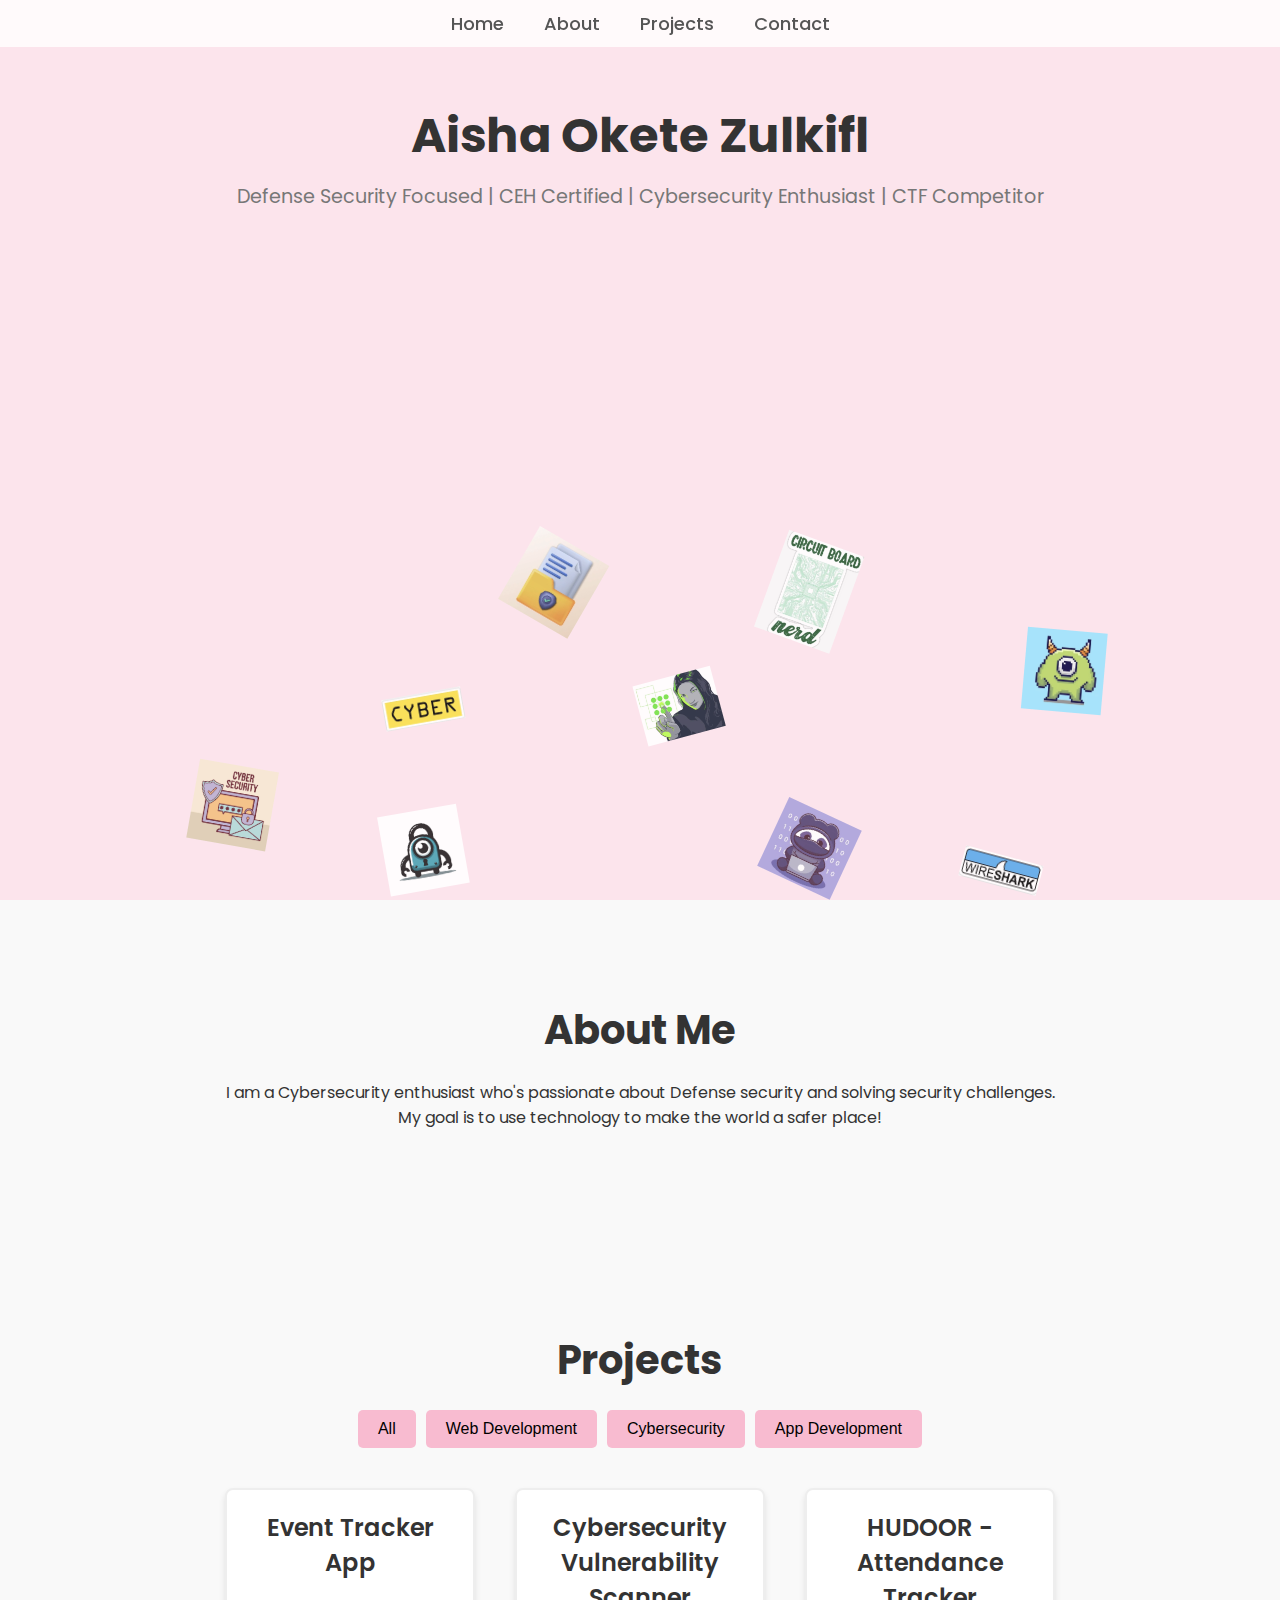
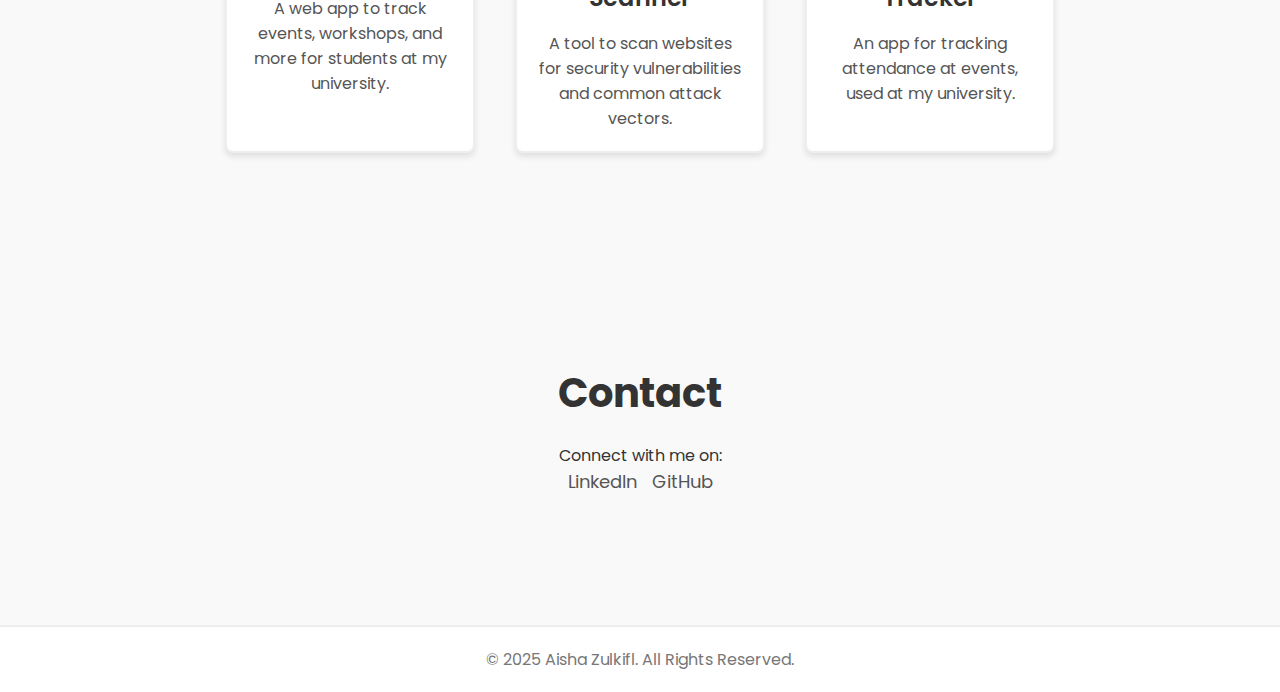
==== index.html @ a03beb6e "Update index.html" ====
<!DOCTYPE html>
<html lang="en">
<head>
    <meta charset="UTF-8">
    <meta name="viewport" content="width=device-width, initial-scale=1.0">
    <meta http-equiv="X-UA-Compatible" content="ie=edge">
    <title>Aisha Zulkifl</title>
    <link href="https://fonts.googleapis.com/css2?family=Poppins:wght@300;400;500&display=swap" rel="stylesheet">
    <link rel="stylesheet" href="style.css">
</head>
<body>

    <!-- Navigation Bar -->
    <nav>
        <ul>
            <li><a href="#home">Home</a></li>
            <li><a href="#about">About</a></li>
            <li><a href="#projects">Projects</a></li>
            <li><a href="#contact">Contact</a></li>
        </ul>
    </nav>

    <!-- Home Section -->
    <section id="home">
        <div class="content">
            <h1>Aisha Okete Zulkifl</h1>
            <p> Defense Security Focused | CEH Certified | Cybersecurity Enthusiast | CTF Competitor </p>
        </div>
    
    <!-- Scattered Images at the Bottom -->
    <div class="sticker sticker1"><img src="Cyber-sticker1.jpg" alt="Sticker 1"></div>
    <div class="sticker sticker2"><img src="Cyber-sticker2.jpg" alt="Sticker 2"></div>
    <div class="sticker sticker3"><img src="Cyber-sticker3.jpg" alt="Sticker 3"></div>
    <div class="sticker sticker4"><img src="Cyber-sticker4.jpg" alt="Sticker 4"></div>
    <div class="sticker sticker5"><img src="Cyber-sticker5.jpg" alt="Sticker 5"></div>
    <div class="sticker sticker6"><img src="Cyber-sticker6.jpg" alt="Sticker 6"></div>
    <div class="sticker sticker7"><img src="Cyber-sticker7.jpg" alt="Sticker 7"></div>
    <div class="sticker sticker8"><img src="Cyber-sticker8.jpg" alt="Sticker 8"></div>
    <div class="sticker sticker10"><img src="Cyber-sticker10.jpg" alt="Sticker 10"></div>
    <!-- Add more sticker divs as needed -->
</section>


    </section>

    <!-- About Section -->
    <section id="about">
        <h2>About Me</h2>
        <p>I am a Cybersecurity enthusiast who's passionate about Defense security and solving security challenges. <br> My goal is to use technology to make the world a safer place!</p>
    </section>

    <!-- Projects Section with Categories -->
    <section id="projects">
        <h2>Projects</h2>

        <!-- Project Categories -->
        <div class="categories">
            <button class="category-btn" onclick="filterProjects('all')">All</button>
            <button class="category-btn" onclick="filterProjects('web')">Web Development</button>
            <button class="category-btn" onclick="filterProjects('cybersecurity')">Cybersecurity</button>
            <button class="category-btn" onclick="filterProjects('app')">App Development</button>
        </div>

        <!-- Project List -->
        <div class="projects-container">
    

            <!-- Web Development Projects -->
<div class="project web">
    <a href="project1.html">
        <h3>Event Tracker App</h3>
        <p>A web app to track events, workshops, and more for students at my university.</p>
    </a>
</div>


            <!-- Cybersecurity Projects -->
            <div class="project cybersecurity">
                <h3>Cybersecurity Vulnerability Scanner</h3>
                <p>A tool to scan websites for security vulnerabilities and common attack vectors.</p>
            </div>

            <!-- App Development Projects -->
            <div class="project app">
                <h3>HUDOOR - Attendance Tracker</h3>
                <p>An app for tracking attendance at events, used at my university.</p>
            </div>
        </div>
 
    </section>

    <!-- Contact Section -->
    <section id="contact">
        <h2>Contact</h2>
        <p>Connect with me on:</p>
        <ul class="social-links">
            <li><a href="https://www.linkedin.com/in/aisha-zulkifl">LinkedIn</a></li>
            <li><a href="https://github.com/aisha-0ss/aisha-0ss.github.io">GitHub</a></li>
        </ul>
    </section>

    <!-- Footer -->
    <footer>
        <p>&copy; 2025 Aisha Zulkifl. All Rights Reserved.</p>
    </footer>

    <script src="script.js"></script>
</body>
</html>
---- style.css ----
/* General Reset */
* {
  margin: 0;
  padding: 0;
  box-sizing: border-box;
}

body {
  font-family: 'Poppins', sans-serif;
  background-color: #f9f9f9;
  color: #333;
  overflow-x: hidden;
}

nav {
  position: fixed;
  top: 0;
  left: 0;
  width: 100%;
  background-color: rgba(255, 255, 255, 0.8);
  z-index: 100;
  padding: 10px 0;
}

nav ul {
  display: flex;
  justify-content: center;
  list-style: none;
}

nav ul li {
  margin: 0 20px;
}

nav ul li a {
  text-decoration: none;
  color: #555;
  font-weight: 500;
  font-size: 18px;
  transition: color 0.3s ease;
}

nav ul li a:hover {
  color: #e91e63; /* Pink hover effect */
}

section {
  padding: 100px 20px;
  text-align: center;
}

#home {
  background-color: #fce4ec;
  height: 100vh;
}

#home h1 {
  font-size: 3rem;
  margin-bottom: 10px;
}

#home p {
  font-size: 1.2rem;
  color: #777;
}





/* Home Section */
#home {
  background-color: #fce4ec;
  height: 100vh;
  position: relative; /* Allow absolute positioning of stickers */
  overflow: hidden; /* Hide any part of the images that go outside the section */
}

#home .content {
  text-align: center;
  position: relative;
  z-index: 2; /* Keep the text content on top */
}

/* Sticker Styling */
.sticker {
  position: absolute; /* Position them freely within the section */
  z-index: 1; /* Ensure stickers are behind the text */
}

.sticker img {
  width: 80px; /* Size of each sticker */
  height: auto;
  opacity: 0.9;
  transition: transform 0.3s ease;
}

/* Random positioning for stickers at the bottom */
.sticker1 {
  top: 85%;
  left: 15%;
  transform: rotate(10deg);
}

.sticker2 {
  top: 90%;
  left: 30%;
  transform: rotate(-10deg);
}

.sticker3 {
  top: 95%;
  left: 75%;
  transform: rotate(15deg);
}

.sticker4 {
    top: 77%;
    left: 30%;
    transform: rotate(-10deg);
}


.sticker5 {
  top: 60%;
  left: 60%;
  transform: rotate(20deg);
}

.sticker6 {
  top: 70%;
  left: 80%;
  transform: rotate(5deg);
}

.sticker7 {
  top: 75%;
  left: 50%; /* Move it further right */
  transform: rotate(-15deg);
}

.sticker8 {
  top: 60%;
  left: 40%;
  transform: rotate(30deg);
}

.sticker9 {
  top: 80%;
  left: 55%;
  transform: rotate(-25deg);
}

.sticker10 {
  top: 90%;
  left: 60%; /* Move it further right */
  transform: rotate(25deg);
}



/* Add hover effect on stickers */
.sticker img:hover {
  transform: scale(1.1) rotate(10deg); /* Make them grow and rotate slightly */
}

















section h2 {
  font-size: 2.5rem;
  margin-bottom: 20px;
}

.projects-container {
  display: flex;
  justify-content: center;
  gap: 20px;
  flex-wrap: wrap;
}

.project {
  background-color: #fff;
  border: 2px solid #eee;
  padding: 20px;
  width: 250px;
  box-shadow: 0 5px 15px rgba(0, 0, 0, 0.1);
  transition: transform 0.3s ease, box-shadow 0.3s ease;
}

.project:hover {
  transform: translateY(-10px);
  box-shadow: 0 10px 20px rgba(0, 0, 0, 0.15);
}

.social-links {
  list-style: none;
  display: flex;
  justify-content: center;
  gap: 15px;
}

.social-links li a {
  text-decoration: none;
  color: #555;
  font-size: 18px;
  transition: color 0.3s ease;
}

.social-links li a:hover {
  color: #e91e63;
}

footer {
  text-align: center;
  padding: 20px;
  background-color: #fff;
  margin-top: 30px;
  border-top: 2px solid #eee;
}

footer p {
  color: #777;
}


/* Project Categories */
.categories {
  margin-bottom: 30px;
  display: flex;
  justify-content: center;
  gap: 10px;
}

.category-btn {
  padding: 10px 20px;
  font-size: 16px;
  background-color: #f8bbd0;
  border: none;
  cursor: pointer;
  border-radius: 5px;
  transition: background-color 0.3s ease;
}

.category-btn:hover {
  background-color: #e91e63; /* Pink on hover */
  color: #fff;
}

.projects-container {
  display: flex;
  justify-content: center;
  gap: 20px;
  flex-wrap: wrap;
}

.project {
  background-color: #fff;
  border: 2px solid #eee;
  padding: 20px;
  width: 250px;
  box-shadow: 0 5px 15px rgba(0, 0, 0, 0.1);
  transition: transform 0.3s ease, box-shadow 0.3s ease;
  display: none; /* Initially hide all projects */
}

.project:hover {
  transform: translateY(-10px);
  box-shadow: 0 10px 20px rgba(0, 0, 0, 0.15);
}

.project.web {
  display: block; /* Show all web projects initially */
}

.project.cybersecurity {
  display: block;
}

.project.app {
  display: block;
}

/* General project card styling */
.project {
  background-color: #fff;
  width: 250px;
  padding: 20px;
  margin: 10px;
  border-radius: 8px;
  box-shadow: 0 4px 6px rgba(0, 0, 0, 0.1);
  text-align: center;
  transition: transform 0.3s ease, box-shadow 0.3s ease;
  cursor: pointer;
}

.project a {
  text-decoration: none;
  color: inherit;
}

.project:hover {
  transform: scale(1.05);
  box-shadow: 0 8px 12px rgba(0, 0, 0, 0.2);
}

/* Styling the title inside the project */
.project h3 {
  font-size: 1.5rem;
  margin-bottom: 1rem;
  color: #333;
  font-weight: 600;
  transition: color 0.3s ease;
}

.project h3:hover {
  color: #f39c12; /* Hover effect for the title */
}

/* Styling the description text */
.project p {
  font-size: 1rem;
  color: #555;
  transition: color 0.3s ease;
}

.project p:hover {
  color: #f39c12; /* Hover effect for the description text */
}

/* Add a hover effect to the entire card */
.project:hover h3, .project:hover p {
  color: #f39c12; /* Text turns to orange on hover */
}

/* Responsive Design */
@media (max-width: 768px) {
  .projects-container {
      flex-direction: column;
      align-items: center;
  }

  .project {
      width: 80%;
      margin: 10px 0;
  }
}
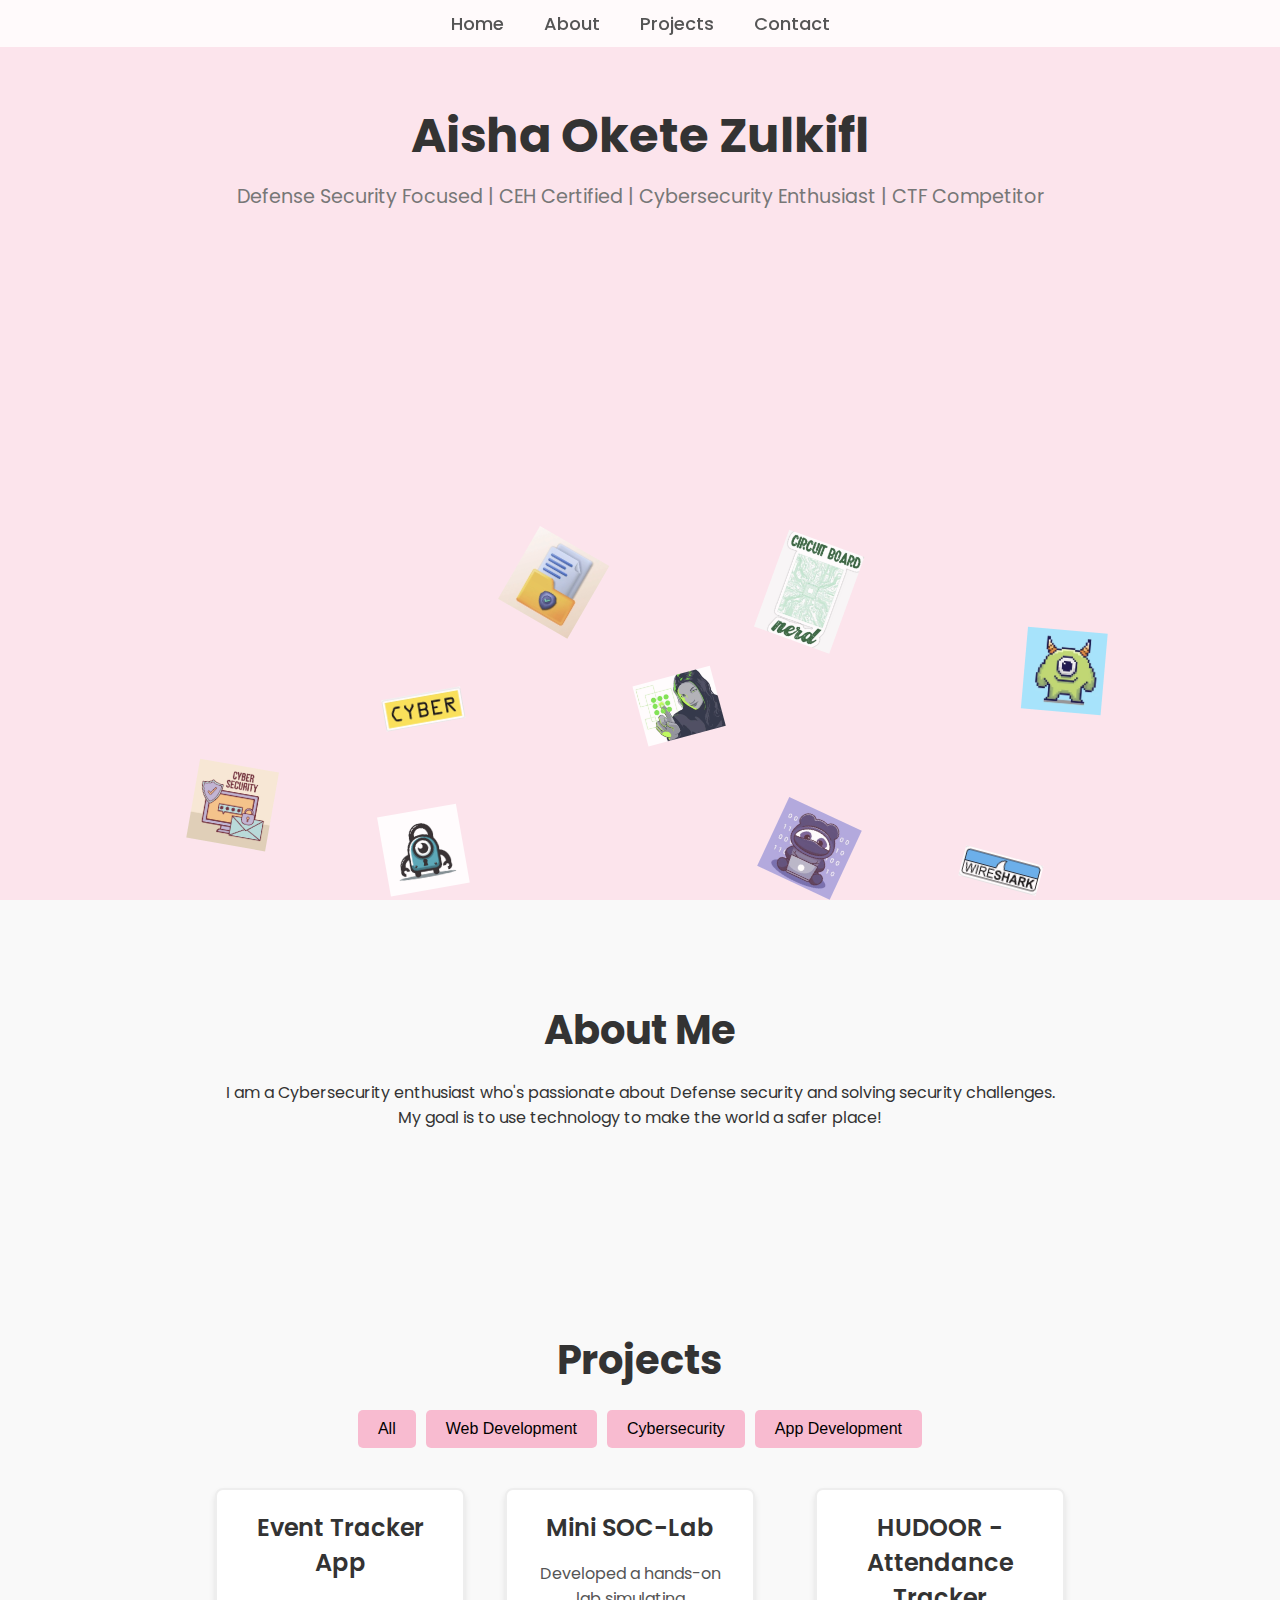
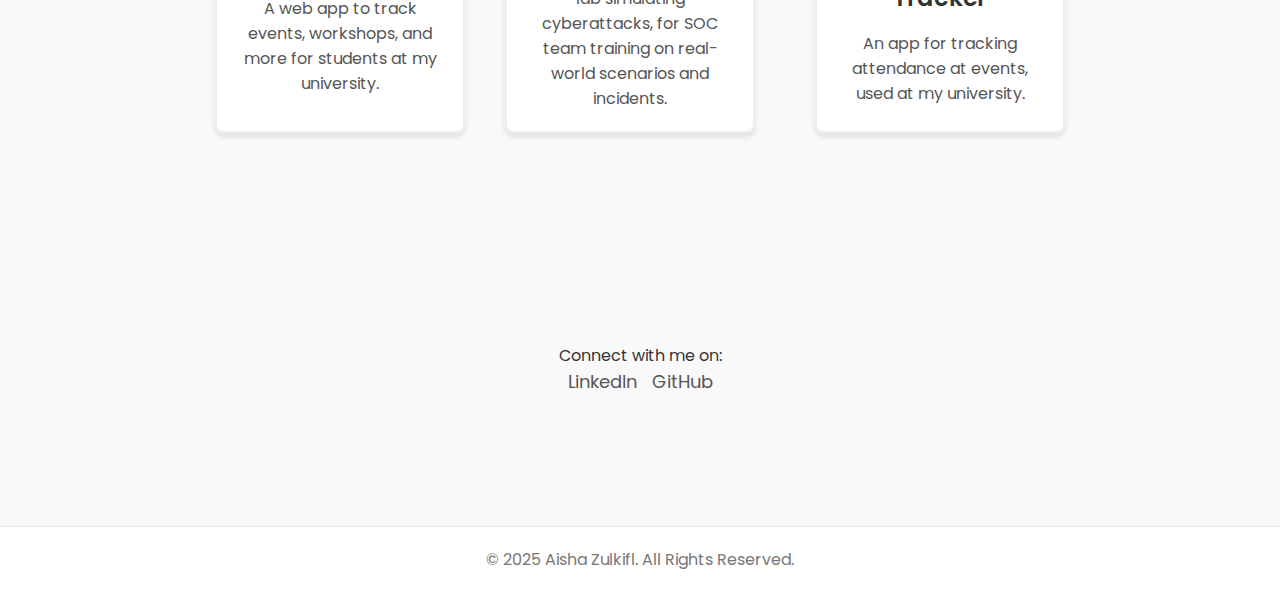
==== commit 0d4ca4e3: "Update index.html" ====
--- a/index.html
+++ b/index.html
@@ -76,12 +76,14 @@
 
             <!-- Cybersecurity Projects -->
             <div class="project cybersecurity">
-                <h3>Cybersecurity Vulnerability Scanner</h3>
-                <p>A tool to scan websites for security vulnerabilities and common attack vectors.</p>
+            <a href="project2.html">
+                <h3>Mini SOC-Lab</h3>
+                <p>Developed a hands-on lab simulating cyberattacks, for SOC team training on real-world scenarios and incidents.</p>
             </div>
 
             <!-- App Development Projects -->
             <div class="project app">
+                <a href="project3.html"></a>
                 <h3>HUDOOR - Attendance Tracker</h3>
                 <p>An app for tracking attendance at events, used at my university.</p>
             </div>
@@ -90,12 +92,11 @@
     </section>
 
     <!-- Contact Section -->
-    <section id="contact">
-        <h2>Contact</h2>
-        <p>Connect with me on:</p>
+<section>
+    <p>Connect with me on:</p>
         <ul class="social-links">
-            <li><a href="https://www.linkedin.com/in/aisha-zulkifl">LinkedIn</a></li>
-            <li><a href="https://github.com/aisha-0ss/aisha-0ss.github.io">GitHub</a></li>
+            <li><a href="https://linkedin.com/in/aisha-zulkifl">LinkedIn</a></li>
+            <li><a href="https://github.com/aisha-0ss">GitHub</a></li>
         </ul>
     </section>
 
@@ -107,3 +108,4 @@
     <script src="script.js"></script>
 </body>
 </html>
+
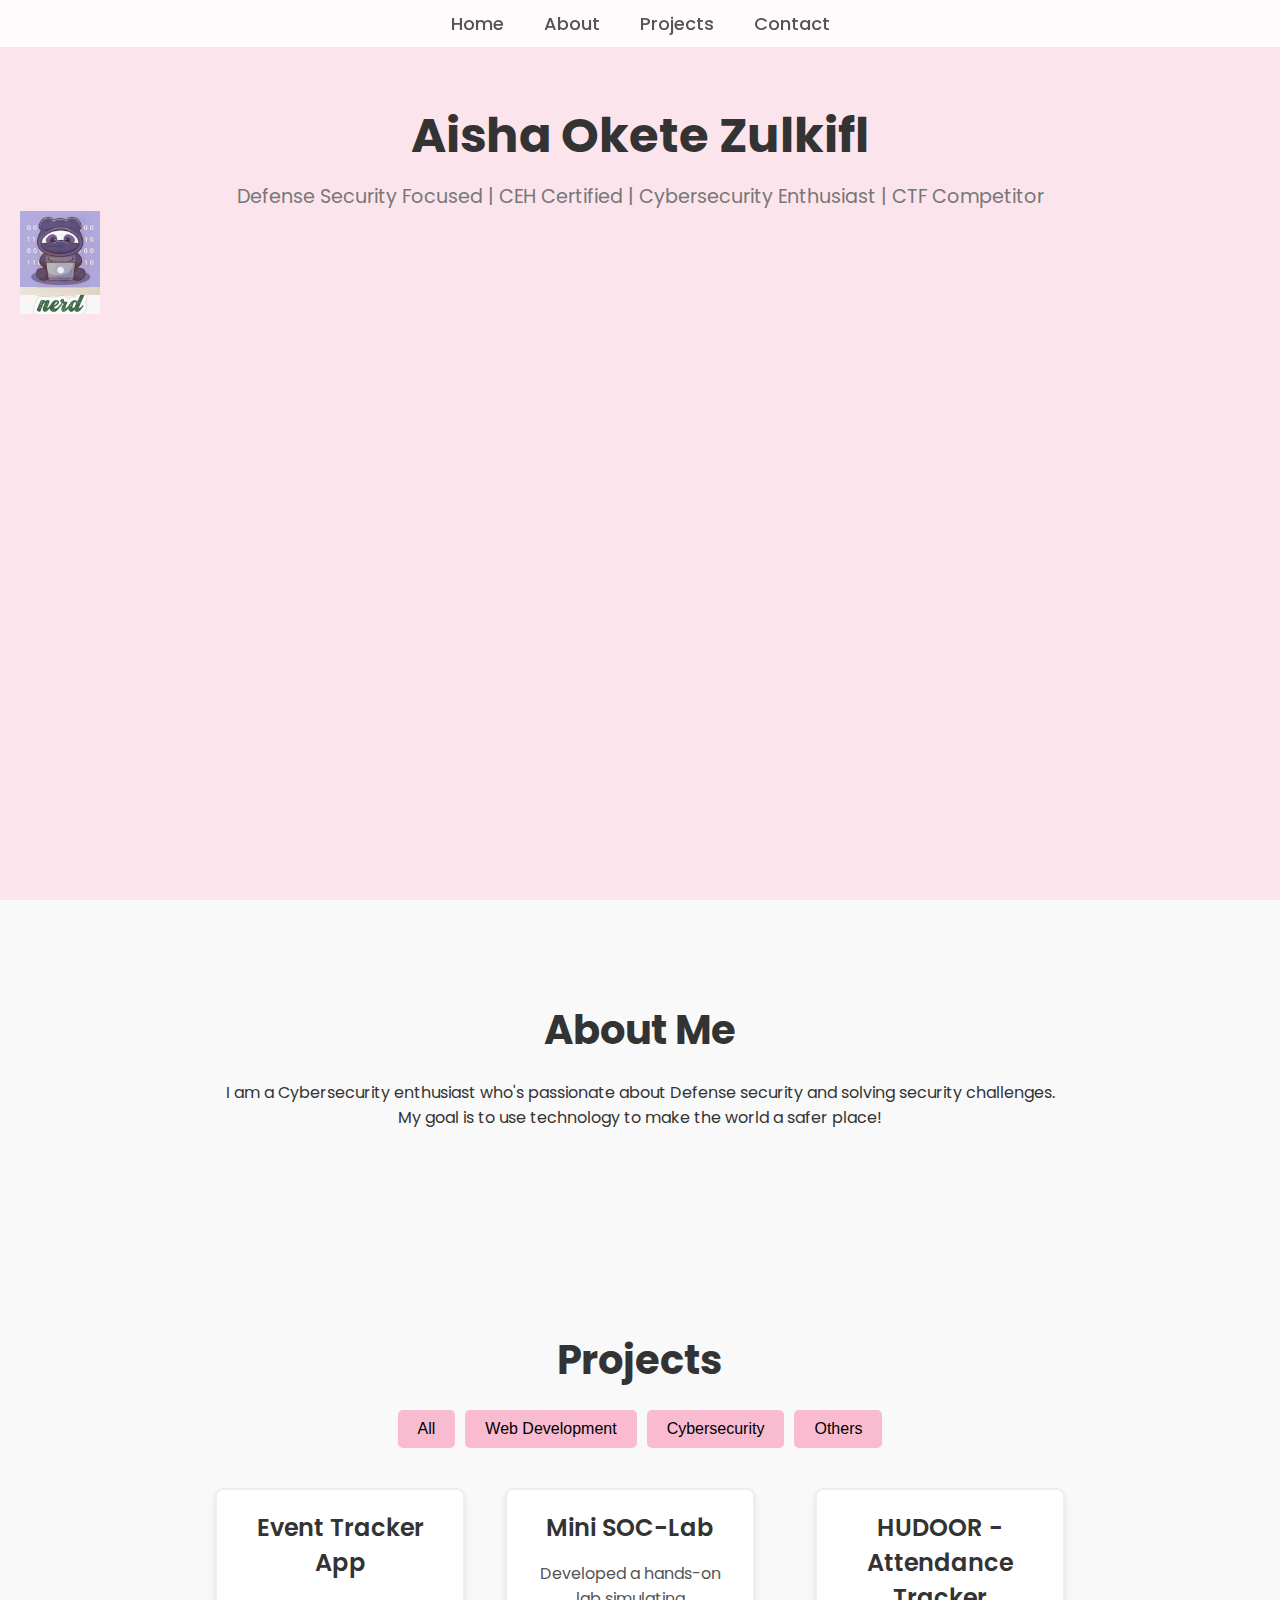
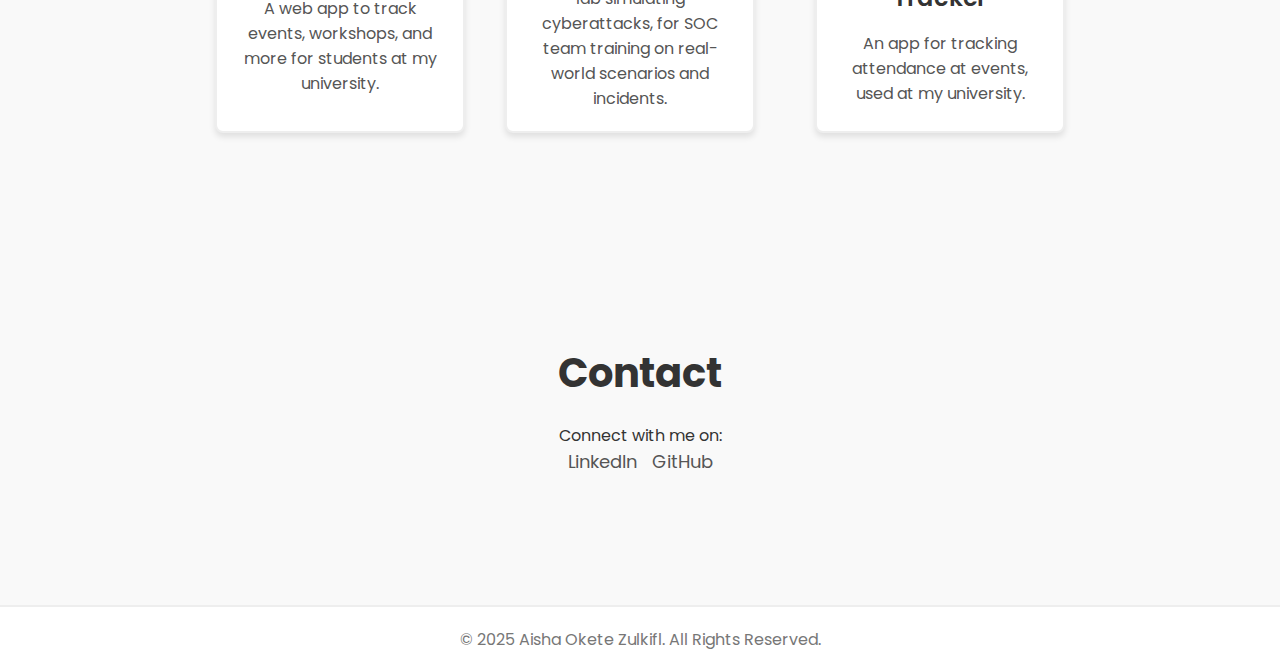
==== commit d3d07fe3: "Update index.html" ====
--- a/index.html
+++ b/index.html
@@ -58,7 +58,7 @@
             <button class="category-btn" onclick="filterProjects('all')">All</button>
             <button class="category-btn" onclick="filterProjects('web')">Web Development</button>
             <button class="category-btn" onclick="filterProjects('cybersecurity')">Cybersecurity</button>
-            <button class="category-btn" onclick="filterProjects('app')">App Development</button>
+            <button class="category-btn" onclick="filterProjects('app')"> Others</button>
         </div>
 
         <!-- Project List -->
@@ -92,7 +92,8 @@
     </section>
 
     <!-- Contact Section -->
-<section>
+<section id="contact">
+    <h2>Contact</h2>
     <p>Connect with me on:</p>
         <ul class="social-links">
             <li><a href="https://linkedin.com/in/aisha-zulkifl">LinkedIn</a></li>
@@ -102,10 +103,9 @@
 
     <!-- Footer -->
     <footer>
-        <p>&copy; 2025 Aisha Zulkifl. All Rights Reserved.</p>
+        <p>&copy; 2025 Aisha Okete Zulkifl. All Rights Reserved.</p>
     </footer>
 
     <script src="script.js"></script>
 </body>
 </html>
-
--- a/style.css
+++ b/style.css
@@ -96,77 +96,136 @@
 }
 
 /* Random positioning for stickers at the bottom */
+/* Keyframes for free, cute, and dynamic movement with more wiggle and bounce */
+@keyframes moveSticker1 {
+  0% {
+    top: 85%;
+    left: 15%;
+    transform: rotate(10deg) scale(1);
+  }
+  25% {
+    top: 75%;
+    left: 10%;
+    transform: rotate(20deg) scale(1.1);
+  }
+  50% {
+    top: 65%;
+    left: 25%;
+    transform: rotate(-15deg) scale(1);
+  }
+  75% {
+    top: 70%;
+    left: 30%;
+    transform: rotate(10deg) scale(1.1);
+  }
+  100% {
+    top: 85%;
+    left: 40%;
+    transform: rotate(-20deg) scale(1);
+  }
+}
+
+@keyframes moveSticker2 {
+  0% {
+    top: 90%;
+    left: 30%;
+    transform: rotate(-10deg) scale(1);
+  }
+  25% {
+    top: 85%;
+    left: 45%;
+    transform: rotate(30deg) scale(1.2);
+  }
+  50% {
+    top: 75%;
+    left: 40%;
+    transform: rotate(-20deg) scale(1);
+  }
+  75% {
+    top: 80%;
+    left: 50%;
+    transform: rotate(15deg) scale(1.1);
+  }
+  100% {
+    top: 90%;
+    left: 60%;
+    transform: rotate(5deg) scale(1);
+  }
+}
+
+@keyframes moveSticker3 {
+  0% {
+    top: 95%;
+    left: 75%;
+    transform: rotate(15deg) scale(1);
+  }
+  25% {
+    top: 85%;
+    left: 70%;
+    transform: rotate(25deg) scale(1.1);
+  }
+  50% {
+    top: 75%;
+    left: 60%;
+    transform: rotate(-10deg) scale(1);
+  }
+  75% {
+    top: 80%;
+    left: 65%;
+    transform: rotate(5deg) scale(1.1);
+  }
+  100% {
+    top: 95%;
+    left: 80%;
+    transform: rotate(20deg) scale(1);
+  }
+}
+
+/* Apply the animation to all stickers */
 .sticker1 {
-  top: 85%;
-  left: 15%;
-  transform: rotate(10deg);
+  animation: moveSticker1 6s infinite ease-in-out;
 }
 
 .sticker2 {
-  top: 90%;
-  left: 30%;
-  transform: rotate(-10deg);
+  animation: moveSticker2 7s infinite ease-in-out;
 }
 
 .sticker3 {
-  top: 95%;
-  left: 75%;
-  transform: rotate(15deg);
+  animation: moveSticker3 6s infinite ease-in-out;
 }
 
 .sticker4 {
-    top: 77%;
-    left: 30%;
-    transform: rotate(-10deg);
-}
-
+  animation: moveSticker1 5s infinite ease-in-out;
+}
 
 .sticker5 {
-  top: 60%;
-  left: 60%;
-  transform: rotate(20deg);
+  animation: moveSticker2 6s infinite ease-in-out;
 }
 
 .sticker6 {
-  top: 70%;
-  left: 80%;
-  transform: rotate(5deg);
+  animation: moveSticker3 5s infinite ease-in-out;
 }
 
 .sticker7 {
-  top: 75%;
-  left: 50%; /* Move it further right */
-  transform: rotate(-15deg);
+  animation: moveSticker1 7s infinite ease-in-out;
 }
 
 .sticker8 {
-  top: 60%;
-  left: 40%;
-  transform: rotate(30deg);
+  animation: moveSticker2 6s infinite ease-in-out;
 }
 
 .sticker9 {
-  top: 80%;
-  left: 55%;
-  transform: rotate(-25deg);
+  animation: moveSticker3 7s infinite ease-in-out;
 }
 
 .sticker10 {
-  top: 90%;
-  left: 60%; /* Move it further right */
-  transform: rotate(25deg);
-}
-
-
+  animation: moveSticker1 6s infinite ease-in-out;
+}
 
 /* Add hover effect on stickers */
 .sticker img:hover {
-  transform: scale(1.1) rotate(10deg); /* Make them grow and rotate slightly */
-}
-
-
-
-
+  transform: scale(1.2) rotate(20deg); /* Make them grow and rotate more on hover */
+}
 
 
 
@@ -358,3 +417,71 @@
       margin: 10px 0;
   }
 }
+
+
+
+.file-structure {
+  font-family: 'Poppins', sans-serif;
+  background-color: #f9f9f9;
+  border-left: 3px solid #f39c12;;
+  padding: 20px;
+  margin: 30px 0;
+  border-radius: 10px;
+  box-shadow: 0 2px 6px rgba(0,0,0,0.08);
+}
+
+.folder {
+  font-weight: 500;
+  font-size: 1.1rem;
+  color: #1a73e8;
+  margin-top: 15px;
+  margin-bottom: 5px;
+}
+
+.file {
+  margin-left: 20px;
+  font-size: 0.95rem;
+  margin-bottom: 8px;
+  line-height: 1.5;
+}
+
+.file strong {
+  color: #333;
+}
+
+/* Target the #project2-page ID specifically */
+#project2-page #project-details {
+  text-align: center; /* Aligns text to the left */
+  padding-left: 20px; /* Adds space from the left side */
+  margin-left: 0; /* Removes any unwanted left margin */
+}
+
+/* Make sure folders and files align correctly */
+#project2-page .file, #project2-page .folder {
+  text-align: left;
+  margin-left: 20px; /* Add some margin to the left for indentation */
+}
+
+/* Optional: Style for the links to make them look better */
+#project2-page a {
+  text-decoration: none; /* Removes underline */
+   /* Change color of the links */
+}
+
+#project2-page a:hover {
+  text-decoration: underline; /* Adds underline on hover */
+}
+
+/* Ensure images are aligned to the left too */
+#project2-page .file img {
+  display: block; /* Makes images behave like block-level elements */
+  margin-left: 20px; /* Adds space from the left */
+  max-width: 100%; /* Prevents images from overflowing */
+}
+
+.VM-OS{
+
+  width: 50%; /* Adjust to your desired size */
+  height: auto;
+}
+
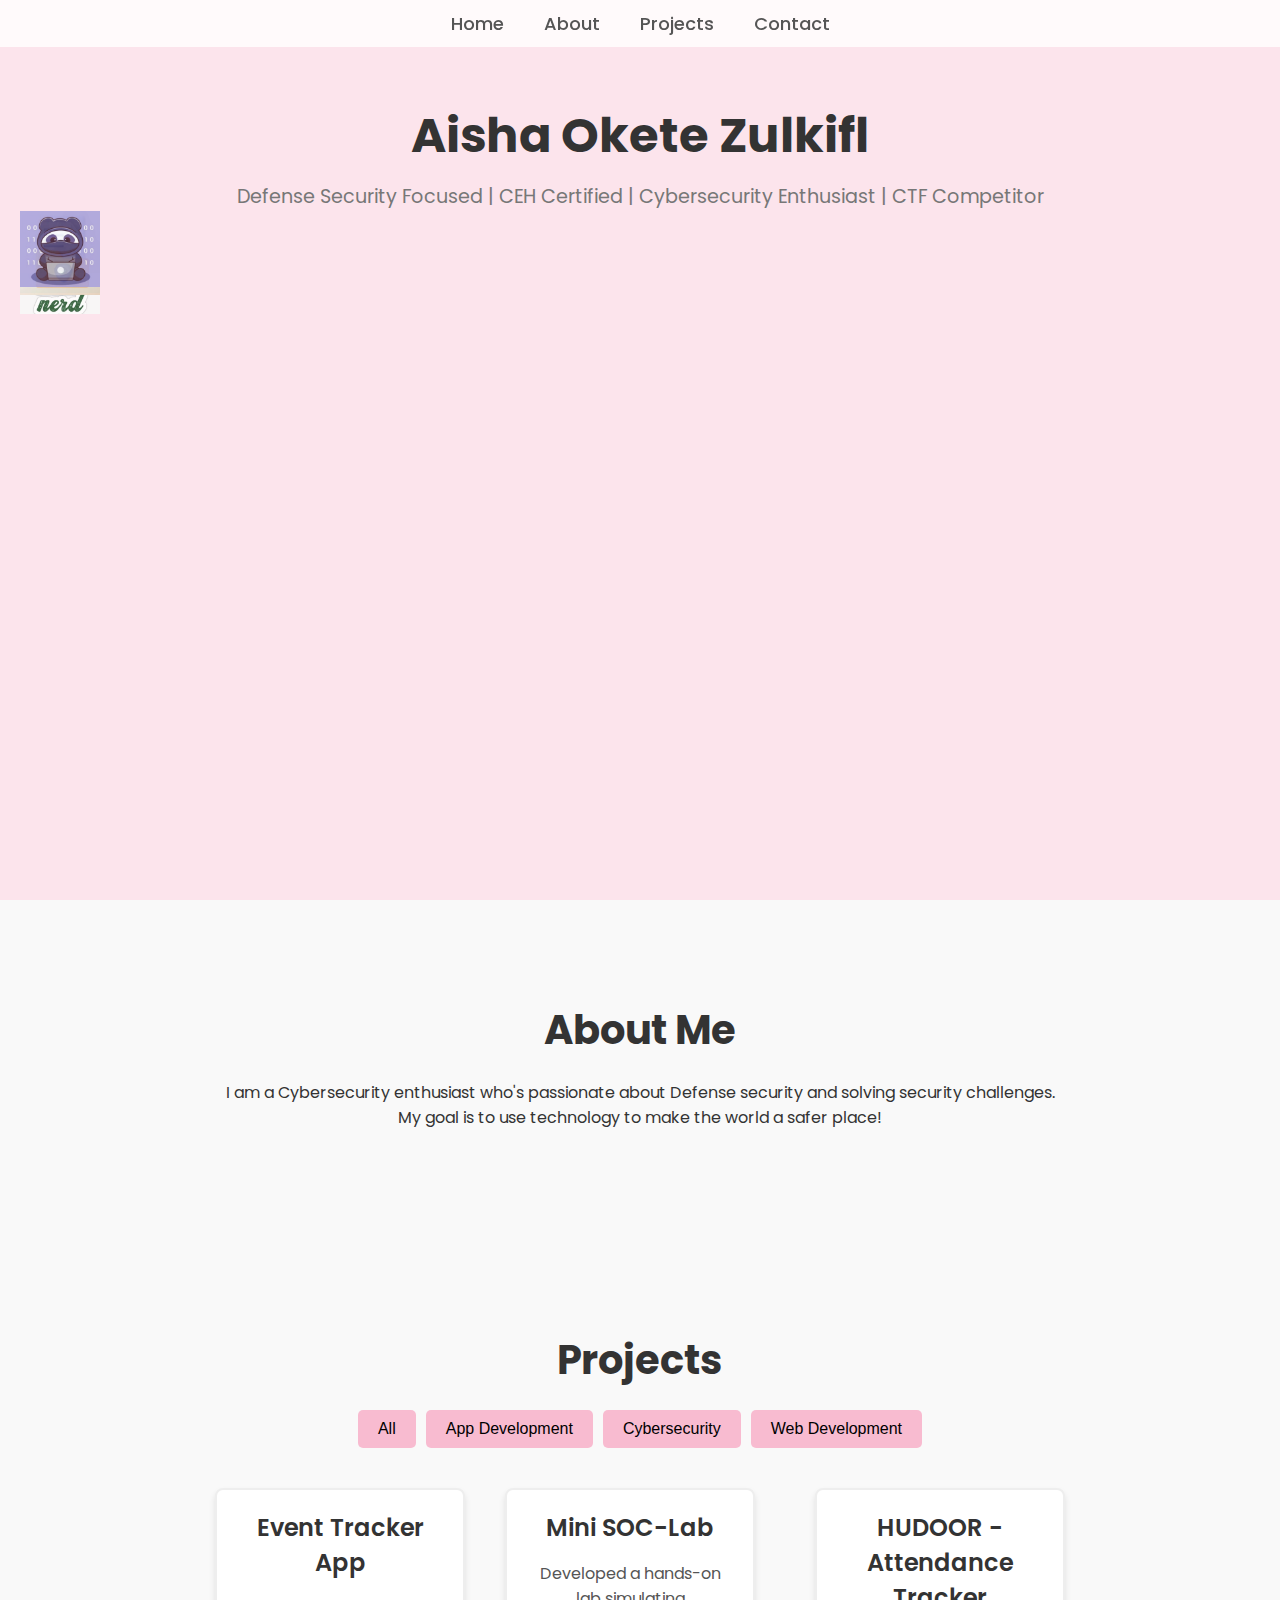
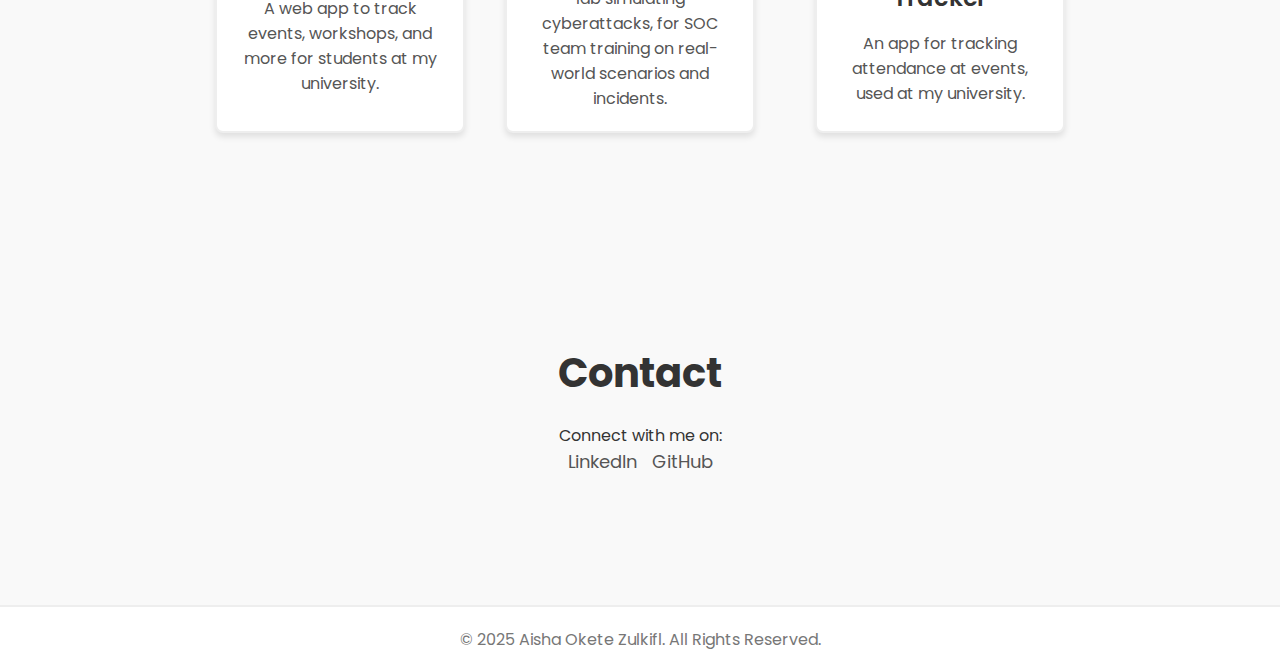
==== commit bfac36ac: "Update index.html" ====
--- a/index.html
+++ b/index.html
@@ -56,9 +56,9 @@
         <!-- Project Categories -->
         <div class="categories">
             <button class="category-btn" onclick="filterProjects('all')">All</button>
-            <button class="category-btn" onclick="filterProjects('web')">Web Development</button>
+            <button class="category-btn" onclick="filterProjects('app')">App Development</button>
             <button class="category-btn" onclick="filterProjects('cybersecurity')">Cybersecurity</button>
-            <button class="category-btn" onclick="filterProjects('app')"> Others</button>
+            <button class="category-btn" onclick="filterProjects('web')"> Web Development</button>
         </div>
 
         <!-- Project List -->
--- a/style.css
+++ b/style.css
@@ -407,17 +407,37 @@
 
 /* Responsive Design */
 @media (max-width: 768px) {
+  nav ul {
+    flex-direction: column;
+    gap: 10px;
+  }
+
+  #home h1 {
+    font-size: 2.2rem;
+  }
+
+  #home p {
+    font-size: 1rem;
+  }
+
   .projects-container {
-      flex-direction: column;
-      align-items: center;
+    flex-direction: column;
+    align-items: center;
   }
 
   .project {
-      width: 80%;
-      margin: 10px 0;
-  }
-}
-
+    width: 90%;
+  }
+
+  .category-btn {
+    font-size: 14px;
+    padding: 8px 16px;
+  }
+
+  section {
+    padding: 80px 10px;
+  }
+}
 
 
 .file-structure {
@@ -451,7 +471,7 @@
 
 /* Target the #project2-page ID specifically */
 #project2-page #project-details {
-  text-align: center; /* Aligns text to the left */
+  text-align: left; /* Aligns text to the left */
   padding-left: 20px; /* Adds space from the left side */
   margin-left: 0; /* Removes any unwanted left margin */
 }
@@ -479,9 +499,6 @@
   max-width: 100%; /* Prevents images from overflowing */
 }
 
-.VM-OS{
-
-  width: 50%; /* Adjust to your desired size */
-  height: auto;
-}
-
+
+
+
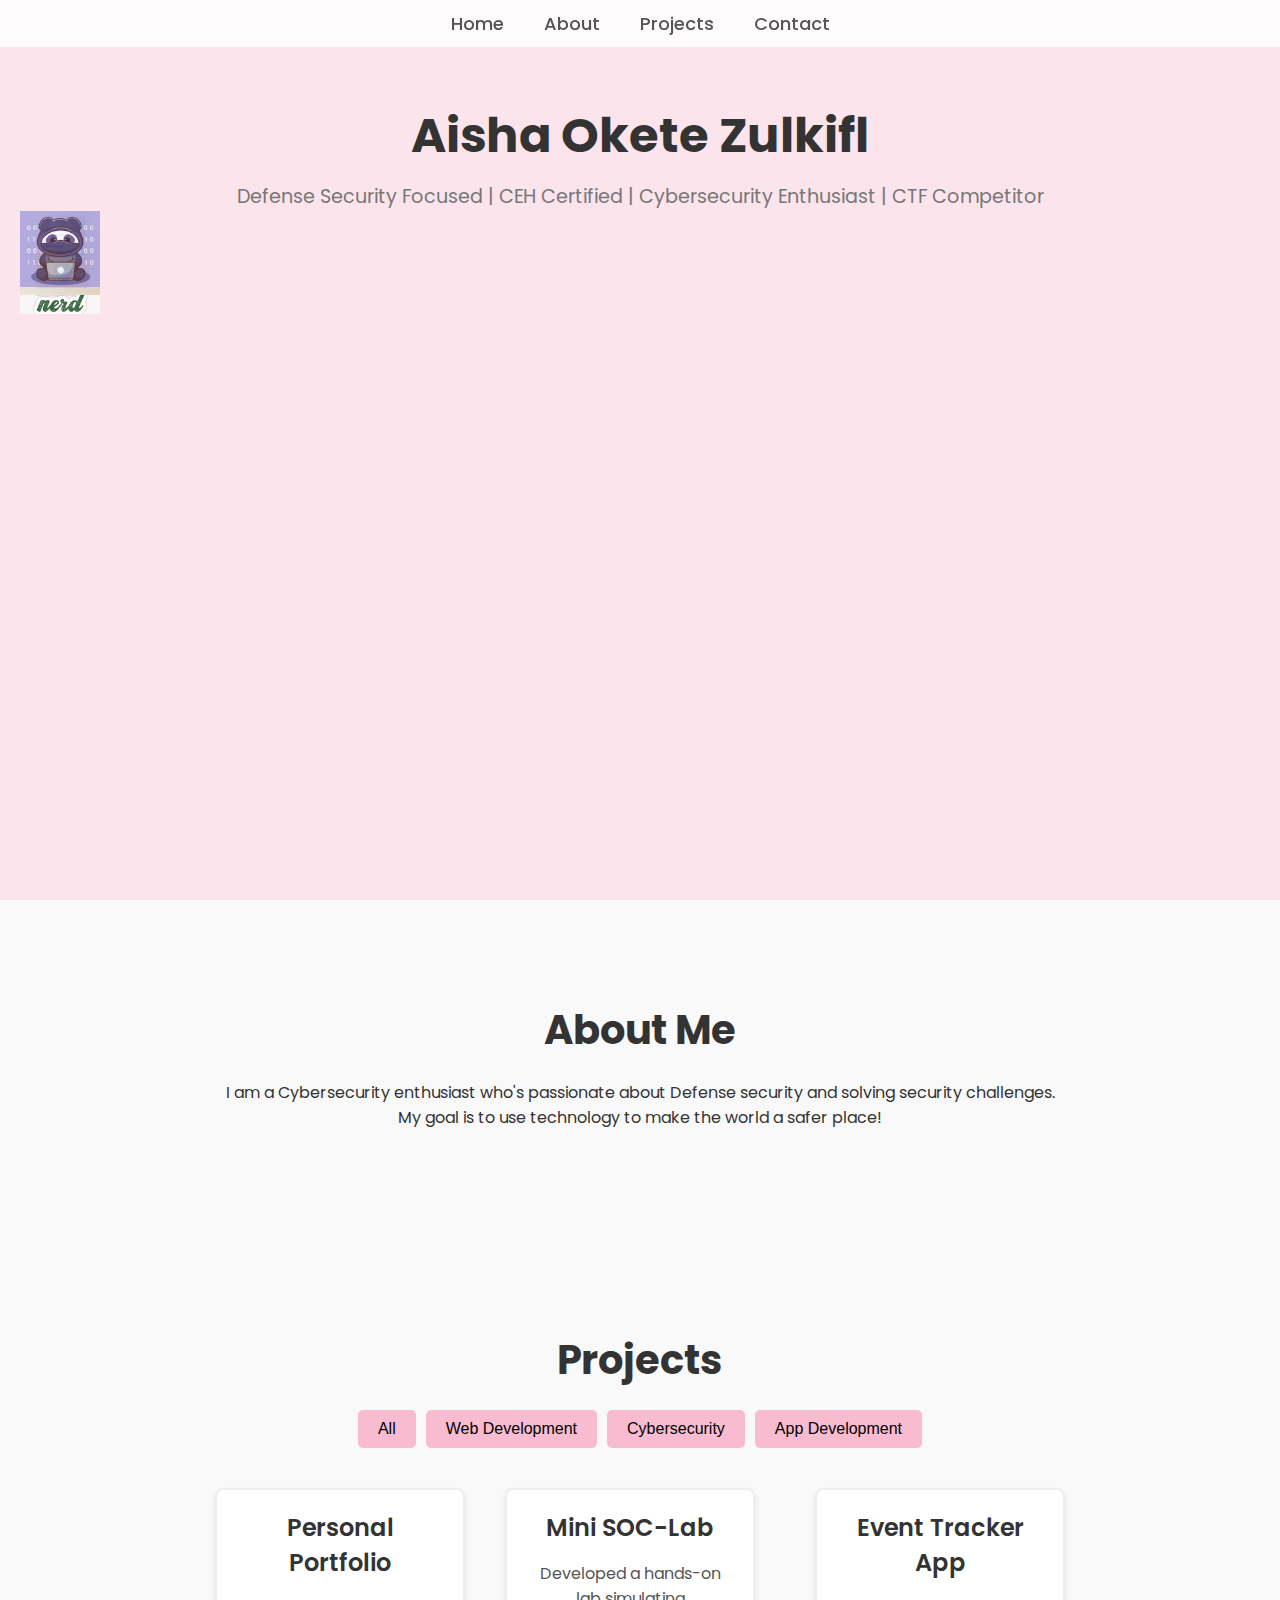
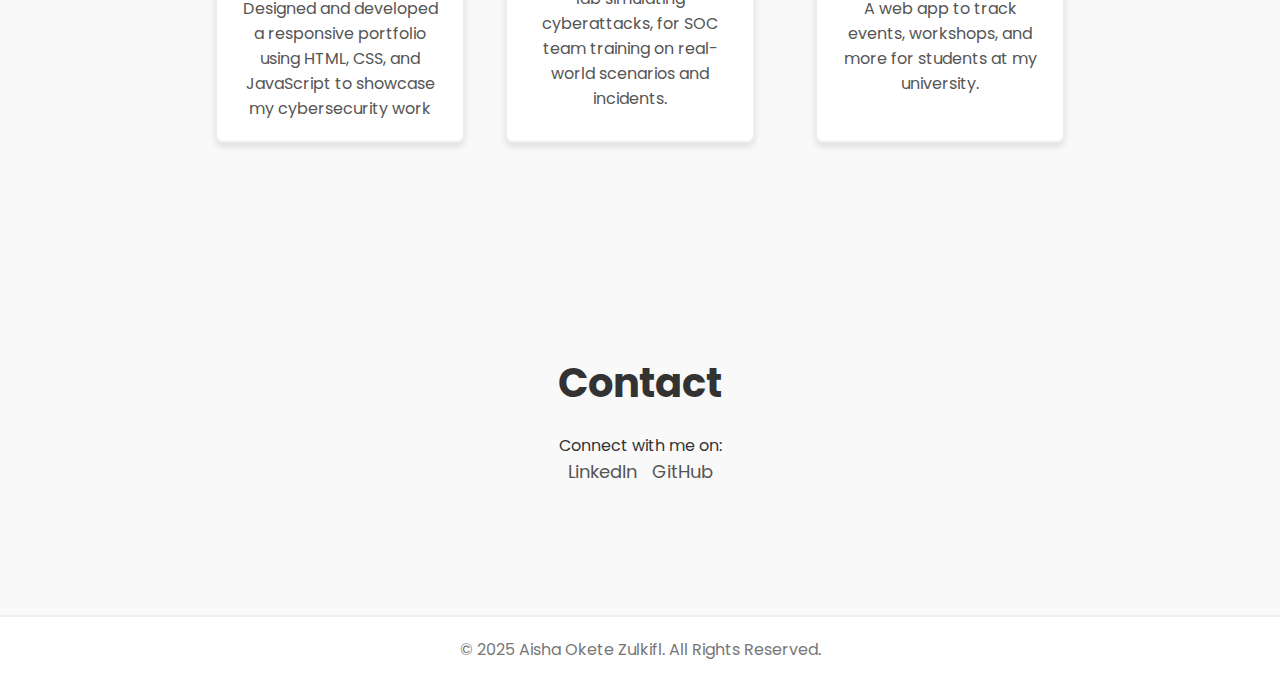
==== commit e35b01ea: "Update index.html" ====
--- a/index.html
+++ b/index.html
@@ -56,9 +56,9 @@
         <!-- Project Categories -->
         <div class="categories">
             <button class="category-btn" onclick="filterProjects('all')">All</button>
-            <button class="category-btn" onclick="filterProjects('app')">App Development</button>
+            <button class="category-btn" onclick="filterProjects('web')">Web Development</button>
             <button class="category-btn" onclick="filterProjects('cybersecurity')">Cybersecurity</button>
-            <button class="category-btn" onclick="filterProjects('web')"> Web Development</button>
+            <button class="category-btn" onclick="filterProjects('app')"> App Development</button> 
         </div>
 
         <!-- Project List -->
@@ -68,8 +68,8 @@
             <!-- Web Development Projects -->
 <div class="project web">
     <a href="project1.html">
-        <h3>Event Tracker App</h3>
-        <p>A web app to track events, workshops, and more for students at my university.</p>
+        <h3>Personal Portfolio</h3>
+        <p>Designed and developed a responsive portfolio using HTML, CSS, and JavaScript to showcase my cybersecurity work</p>
     </a>
 </div>
 
@@ -84,8 +84,8 @@
             <!-- App Development Projects -->
             <div class="project app">
                 <a href="project3.html"></a>
-                <h3>HUDOOR - Attendance Tracker</h3>
-                <p>An app for tracking attendance at events, used at my university.</p>
+                <h3>Event Tracker App</h3>
+                <p>A web app to track events, workshops, and more for students at my university.</p>
             </div>
         </div>
  
@@ -109,3 +109,4 @@
     <script src="script.js"></script>
 </body>
 </html>
+
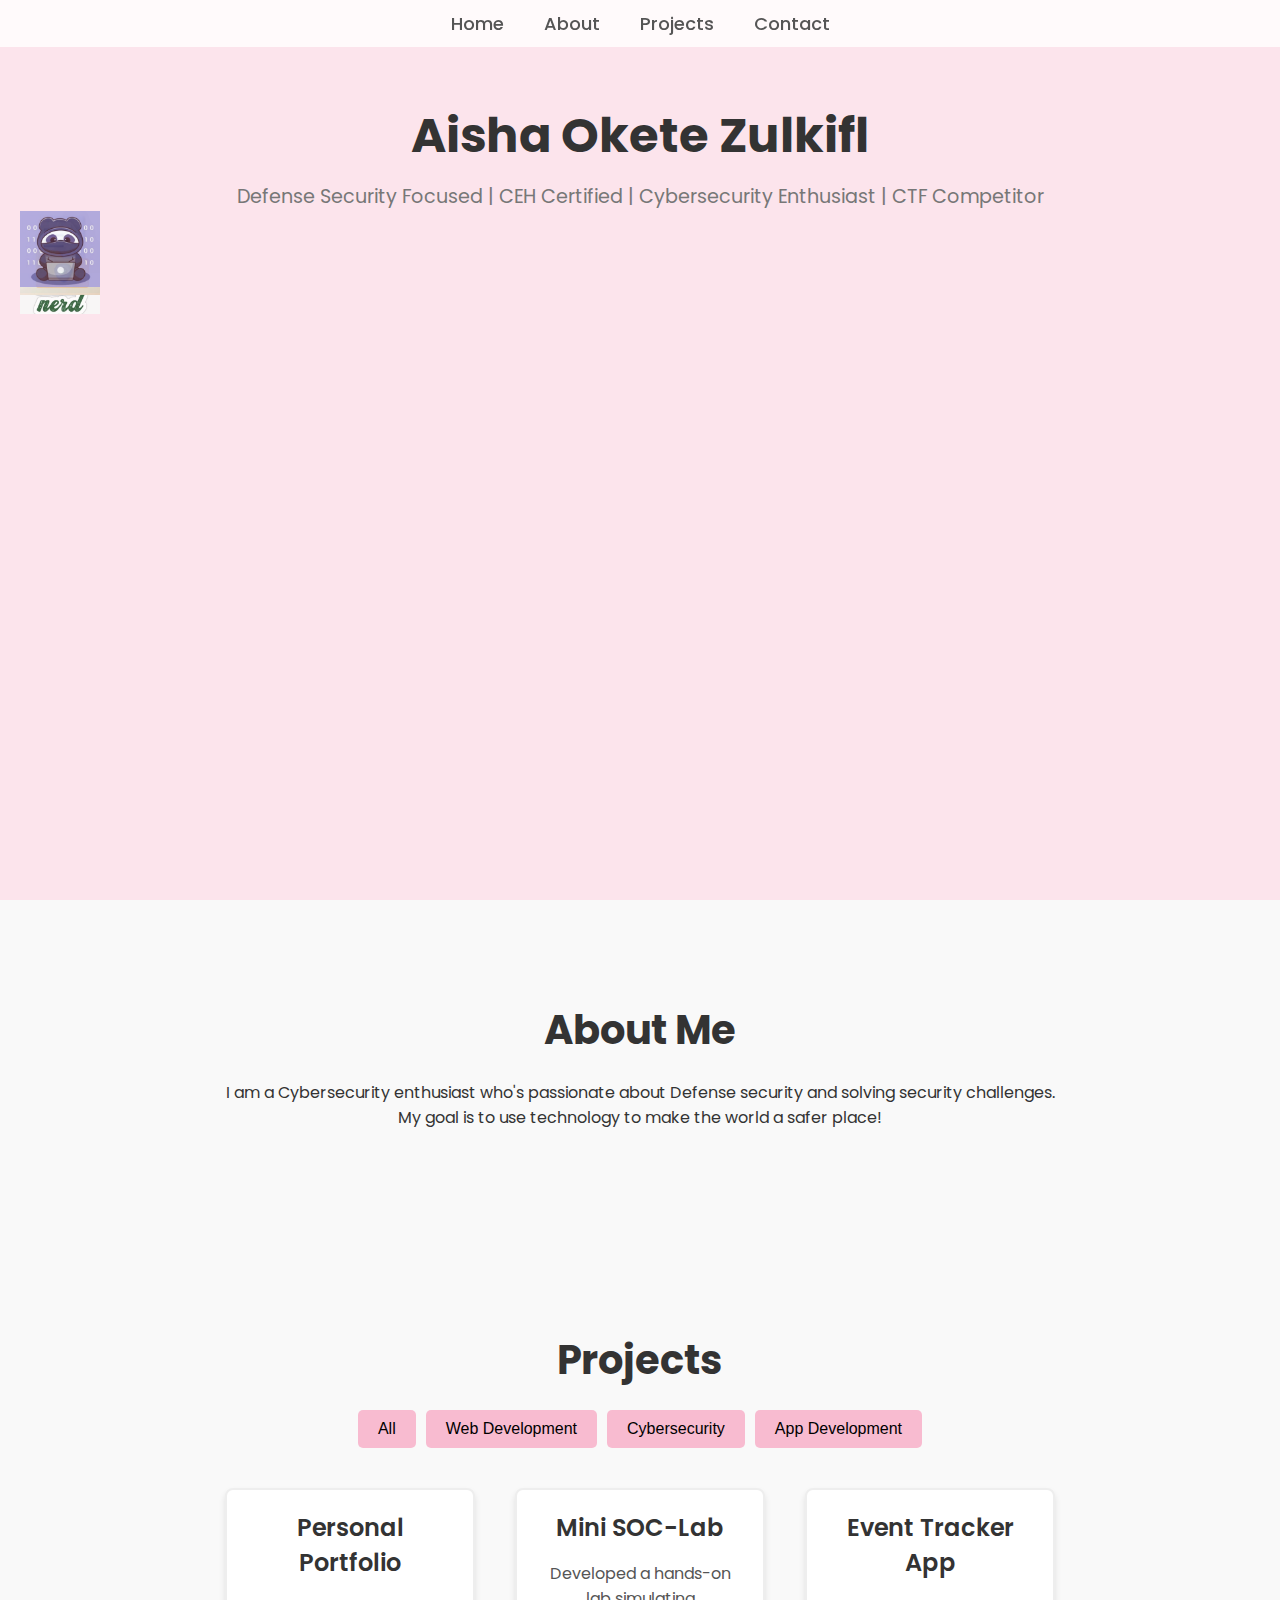
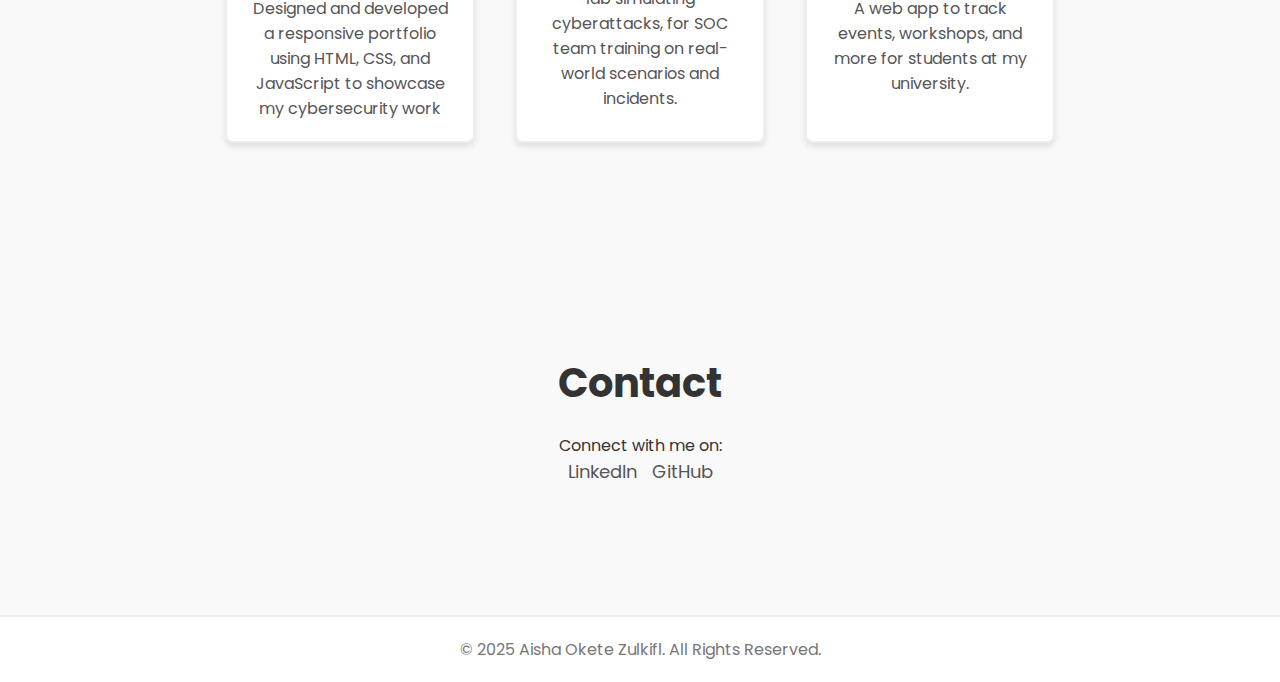
==== commit 2e581ab4: "Update index.html" ====
--- a/index.html
+++ b/index.html
@@ -58,7 +58,7 @@
             <button class="category-btn" onclick="filterProjects('all')">All</button>
             <button class="category-btn" onclick="filterProjects('web')">Web Development</button>
             <button class="category-btn" onclick="filterProjects('cybersecurity')">Cybersecurity</button>
-            <button class="category-btn" onclick="filterProjects('app')"> App Development</button> 
+            <button class="category-btn" onclick="filterProjects('app')">App Development</button> 
         </div>
 
         <!-- Project List -->
@@ -79,15 +79,16 @@
             <a href="project2.html">
                 <h3>Mini SOC-Lab</h3>
                 <p>Developed a hands-on lab simulating cyberattacks, for SOC team training on real-world scenarios and incidents.</p>
+                </a>
             </div>
 
             <!-- App Development Projects -->
             <div class="project app">
-                <a href="project3.html"></a>
-                <h3>Event Tracker App</h3>
-                <p>A web app to track events, workshops, and more for students at my university.</p>
-            </div>
-        </div>
+                <a href="project3.html">
+                    <h3>Event Tracker App</h3>
+                    <p>A web app to track events, workshops, and more for students at my university.</p>
+                </a>
+            </div>   
  
     </section>
 
@@ -109,4 +110,3 @@
     <script src="script.js"></script>
 </body>
 </html>
-
